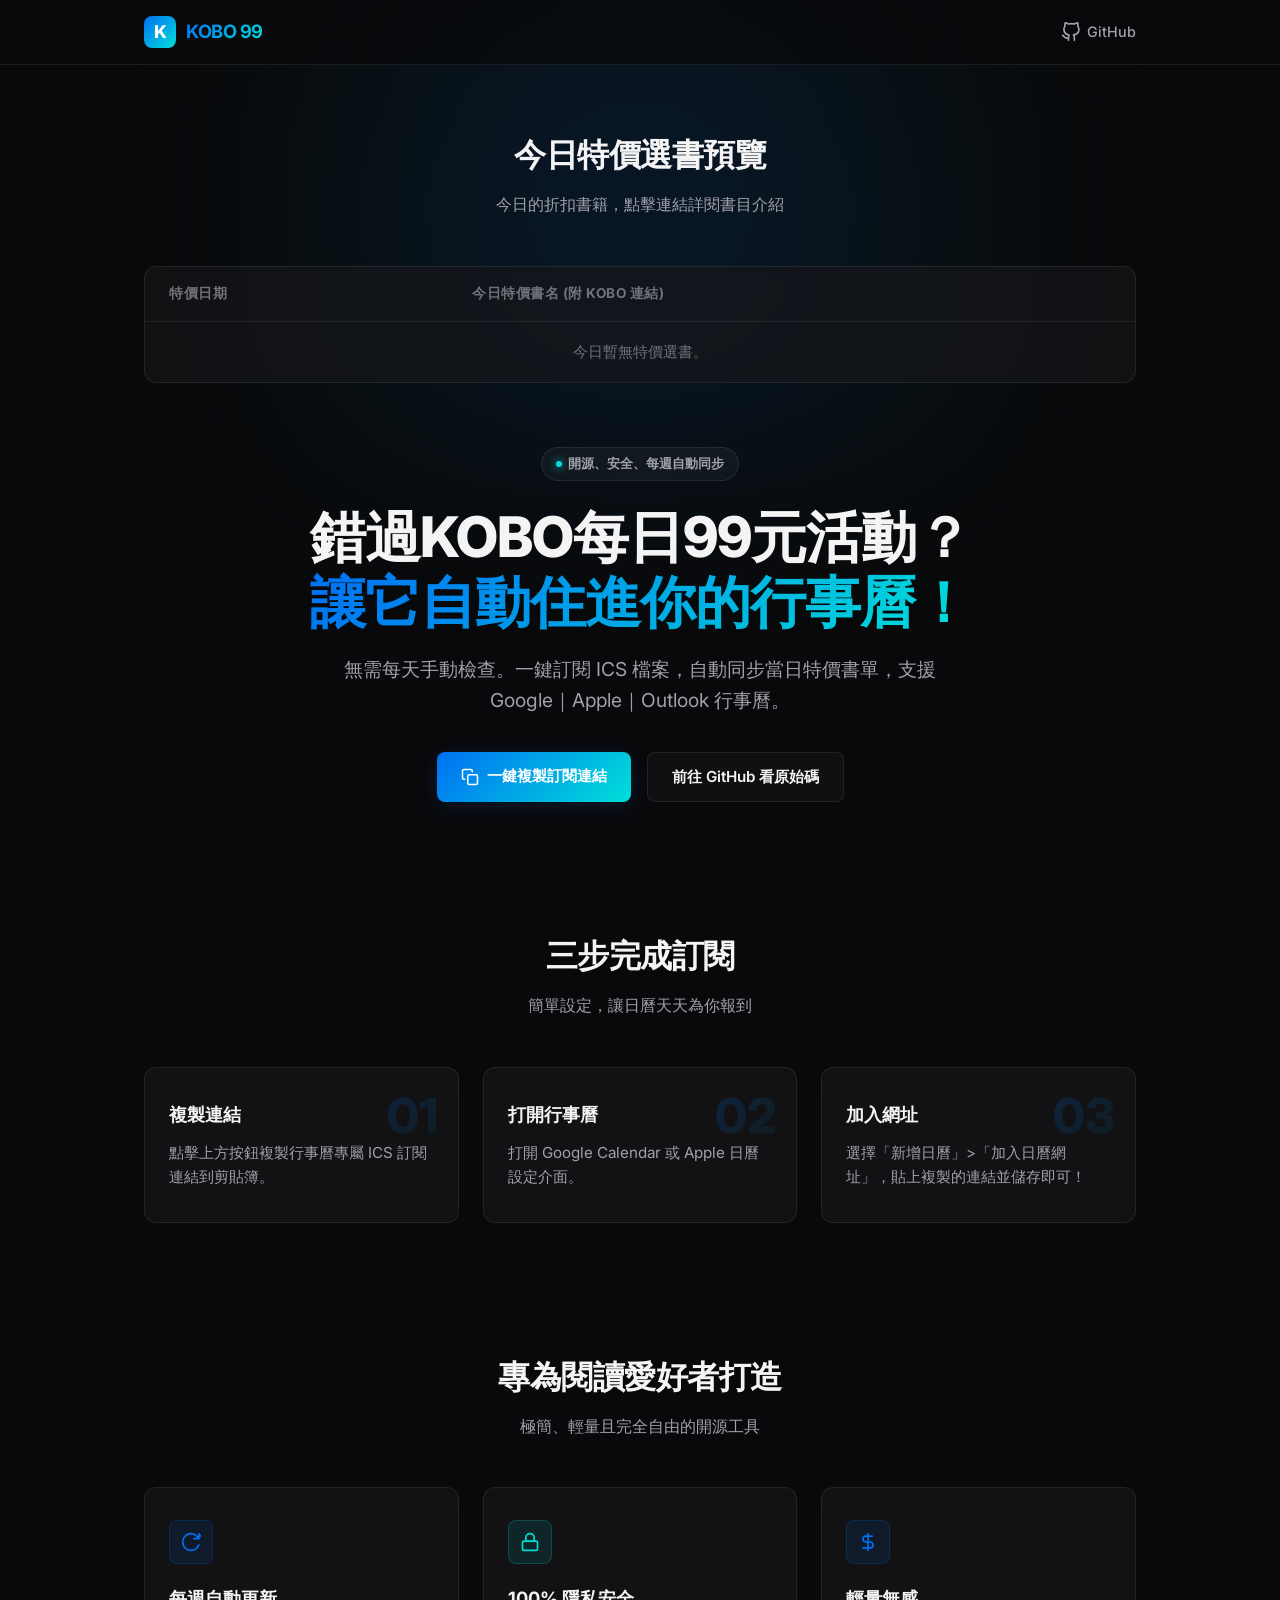
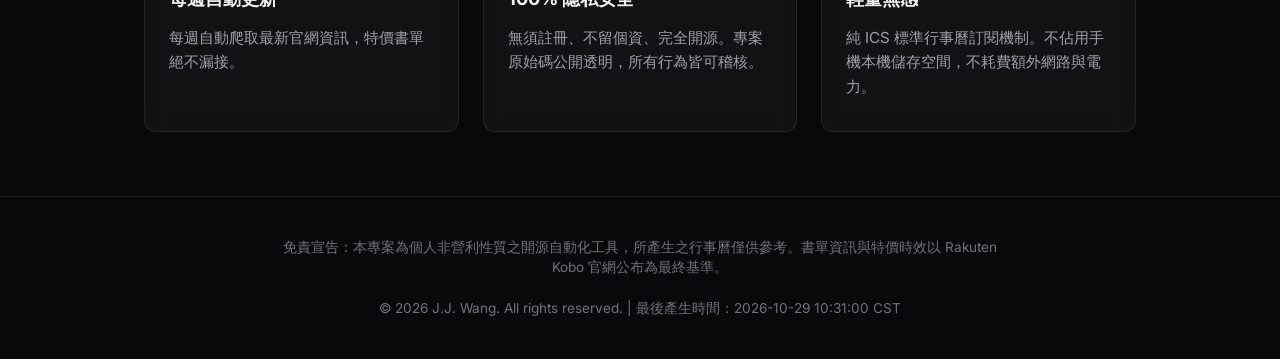
==== index.html @ 0e839329 "Update Kobo 99 calendar" ====
<!doctype html>
<html lang="zh-Hant">
<head>
  <meta charset="utf-8">
  <meta name="viewport" content="width=device-width, initial-scale=1">
  <title>Kobo 99 元選書行事曆訂閱</title>
  <meta name="description" content="錯過KOBO每日99元選書？讓它自動住進你的行事曆！無需每天手動檢查，一鍵訂閱 ICS 檔案，天天自動同步當日特價書單。">
  <link rel="preconnect" href="https://fonts.googleapis.com">
  <link rel="preconnect" href="https://fonts.gstatic.com" crossorigin>
  <link href="https://fonts.googleapis.com/css2?family=Inter:wght@400;500;600;700;800&display=swap" rel="stylesheet">
  <link rel="stylesheet" href="styles/base.css">
  <link rel="stylesheet" href="styles/content.css">
</head>
<body>

  <div class="glow-bg"></div>

  <header class="nav">
    <div class="container nav-container">
      <div class="logo-group">
        <div class="logo-icon">K</div>
        <span class="logo-text">KOBO 99</span>
      </div>
      <a class="github-link" href="https://github.com/oshukezu/KOBO99-ics" target="_blank">
        <svg width="20" height="20" viewBox="0 0 24 24" fill="none" stroke="currentColor" stroke-width="2" stroke-linecap="round" stroke-linejoin="round"><path d="M9 19c-5 1.5-5-2.5-7-3m14 6v-3.87a3.37 3.37 0 0 0-.94-2.61c3.14-.35 6.44-1.54 6.44-7A5.44 5.44 0 0 0 20 4.77 5.07 5.07 0 0 0 19.91 1S18.73.65 16 2.48a13.38 13.38 0 0 0-7 0C6.27.65 5.09 1 5.09 1A5.07 5.07 0 0 0 5 4.77a5.44 5.44 0 0 0-1.5 3.78c0 5.42 3.3 6.61 6.44 7A3.37 3.37 0 0 0 9 18.13V22"></path></svg>
        GitHub
      </a>
    </div>
  </header>

  <main class="container">
    
    <!-- Table Section -->
    <section class="table-section">
      <div class="section-header">
        <h2>今日特價選書預覽</h2>
        <p>今日的折扣書籍，點擊連結詳閱書目介紹</p>
      </div>
      <div class="table-wrapper">
        <table>
          <thead>
            <tr>
              <th>特價日期</th>
              <th>今日特價書名 (附 Kobo 連結)</th>
            </tr>
          </thead>
          <tbody>
          <tr>
            <td class="date-cell"><time datetime="2026-10-29">2026-10-29</time></td>
            <td class="title-cell"><a href="https://www.kobo.com/tw/zh/ebook/awYZAoybGzOa1qVLW83L0A?utm_source=twblog&amp;utm_medium=99liste&amp;utm_campaign=coin99_20261102" target="_blank">黑天鵝語錄</a></td>
          </tr>
          </tbody>
        </table>
      </div>
    </section>

    <!-- Hero Section -->
    <section class="hero">
      <div class="badge">
        <span class="badge-dot"></span>
        開源、安全、每週自動同步
      </div>
      <h1 class="hero-title">
        錯過KOBO每日99元活動？<br>
        <span class="gradient-text">讓它自動住進你的行事曆！</span>
      </h1>
      <p class="hero-subtitle">
        無需每天手動檢查。一鍵訂閱 ICS 檔案，自動同步當日特價書單，支援 Google｜Apple｜Outlook 行事曆。
      </p>
      <div class="cta-group">
        <button class="btn btn-primary" id="copy-btn">
          <svg width="18" height="18" viewBox="0 0 24 24" fill="none" stroke="currentColor" stroke-width="2" stroke-linecap="round" stroke-linejoin="round"><rect x="9" y="9" width="13" height="13" rx="2" ry="2"></rect><path d="M5 15H4a2 2 0 0 1-2-2V4a2 2 0 0 1 2-2h9a2 2 0 0 1 2 2v1"></path></svg>
          一鍵複製訂閱連結
        </button>
        <a class="btn btn-secondary" href="https://github.com/oshukezu/KOBO99-ics" target="_blank">
          前往 GitHub 看原始碼
        </a>
      </div>
    </section>

    <!-- Steps Section -->
    <section class="steps-section">
      <div class="section-header">
        <h2>三步完成訂閱</h2>
        <p>簡單設定，讓日曆天天為你報到</p>
      </div>
      <div class="steps-grid">
        <div class="step-card">
          <span class="step-num">01</span>
          <h3 class="step-title">複製連結</h3>
          <p class="step-desc">點擊上方按鈕複製行事曆專屬 ICS 訂閱連結到剪貼簿。</p>
        </div>
        <div class="step-card">
          <span class="step-num">02</span>
          <h3 class="step-title">打開行事曆</h3>
          <p class="step-desc">打開 Google Calendar 或 Apple 日曆設定介面。</p>
        </div>
        <div class="step-card">
          <span class="step-num">03</span>
          <h3 class="step-title">加入網址</h3>
          <p class="step-desc">選擇「新增日曆」>「加入日曆網址」，貼上複製的連結並儲存即可！</p>
        </div>
      </div>
    </section>

    <!-- Features Section -->
    <section class="features-section">
      <div class="section-header">
        <h2>專為閱讀愛好者打造</h2>
        <p>極簡、輕量且完全自由的開源工具</p>
      </div>
      <div class="features-grid">
        <div class="feature-card">
          <div class="feature-icon-wrapper">
            <svg width="20" height="20" viewBox="0 0 24 24" fill="none" stroke="currentColor" stroke-width="2" stroke-linecap="round" stroke-linejoin="round"><path d="M21.5 2v6h-6M21.34 15.57a10 10 0 1 1-.57-8.38l5.67-5.67"></path></svg>
          </div>
          <h3 class="feature-title">每週自動更新</h3>
          <p class="feature-desc">每週自動爬取最新官網資訊，特價書單絕不漏接。</p>
        </div>
        <div class="feature-card">
          <div class="feature-icon-wrapper">
            <svg width="20" height="20" viewBox="0 0 24 24" fill="none" stroke="currentColor" stroke-width="2" stroke-linecap="round" stroke-linejoin="round"><rect x="3" y="11" width="18" height="11" rx="2" ry="2"></rect><path d="M7 11V7a5 5 0 0 1 10 0v4"></path></svg>
          </div>
          <h3 class="feature-title">100% 隱私安全</h3>
          <p class="feature-desc">無須註冊、不留個資、完全開源。專案原始碼公開透明，所有行為皆可稽核。</p>
        </div>
        <div class="feature-card">
          <div class="feature-icon-wrapper">
            <svg width="20" height="20" viewBox="0 0 24 24" fill="none" stroke="currentColor" stroke-width="2" stroke-linecap="round" stroke-linejoin="round"><path d="M12 2v20M17 5H9.5a3.5 3.5 0 0 0 0 7h5a3.5 3.5 0 0 1 0 7H6"></path></svg>
          </div>
          <h3 class="feature-title">輕量無感</h3>
          <p class="feature-desc">純 ICS 標準行事曆訂閱機制。不佔用手機本機儲存空間，不耗費額外網路與電力。</p>
        </div>
      </div>
    </section>



  </main>

  <!-- Toast Notification -->
  <div class="toast" id="toast">
    <div class="toast-icon">
      <svg width="18" height="18" viewBox="0 0 24 24" fill="none" stroke="currentColor" stroke-width="2" stroke-linecap="round" stroke-linejoin="round"><polyline points="20 6 9 17 4 12"></polyline></svg>
    </div>
    <div class="toast-text">已複製訂閱連結到剪貼簿！</div>
  </div>

  <footer>
    <div class="container">
      <p class="footer-disclaimer">
        免責宣告：本專案為個人非營利性質之開源自動化工具，所產生之行事曆僅供參考。書單資訊與特價時效以 Rakuten Kobo 官網公布為最終基準。
      </p>
      <p>© 2026 J.J. Wang. All rights reserved. | 最後產生時間：2026-10-29 10:31:00 CST</p>
    </div>
  </footer>

  <script>
    // 動態更新當日特價書單（與實際日期同步）
    async function updateTodayBooks() {
      try {
        const todayStr = new Intl.DateTimeFormat('zh-TW', {
          timeZone: 'Asia/Taipei',
          year: 'numeric',
          month: '2-digit',
          day: '2-digit'
        }).format(new Date()).replace(/\//g, '-');
        
        const response = await fetch('public/events.json');
        if (!response.ok) return;
        const events = await response.json();
        
        const todayEvents = events.filter(e => e.date === todayStr);
        const tbody = document.querySelector('.table-section tbody');
        if (!tbody) return;
        
        if (todayEvents.length > 0) {
          tbody.innerHTML = todayEvents.map(event => {
            const href = event.placeholder ? event.source_url : event.book_url;
            return `
            <tr>
              <td class="date-cell"><time datetime="${escapeHtml(event.date)}">${escapeHtml(event.date)}</time></td>
              <td class="title-cell"><a href="${escapeHtml(href)}" target="_blank">${escapeHtml(event.title)}</a></td>
            </tr>
          `;
          }).join('');
        } else {
          tbody.innerHTML = '<tr><td colspan="2" style="text-align:center; color:var(--text-muted);">今日暫無特價選書。</td></tr>';
        }
      } catch (err) {
        console.error('無法動態更新今日書單', err);
      }
    }

    function escapeHtml(str) {
      return str
        .replace(/&/g, '&amp;')
        .replace(/</g, '&lt;')
        .replace(/>/g, '&gt;')
        .replace(/"/g, '&quot;')
        .replace(/'/g, '&#039;');
    }

    window.addEventListener('DOMContentLoaded', updateTodayBooks);

    const copyBtn = document.getElementById('copy-btn');
    const toast = document.getElementById('toast');

    copyBtn.addEventListener('click', async () => {
      let icsUrl = new URL("public/kobo99.ics", window.location.href).href;
      if (!icsUrl.startsWith('http')) {
        icsUrl = "https://oshukezu.github.io/KOBO99-ics/public/kobo99.ics";
      }

      try {
        await navigator.clipboard.writeText(icsUrl);
        
        toast.classList.add('show');
        setTimeout(() => {
          toast.classList.remove('show');
        }, 3000);
      } catch (err) {
        console.error('無法複製連結', err);
        const el = document.createElement('textarea');
        el.value = icsUrl;
        document.body.appendChild(el);
        el.select();
        document.execCommand('copy');
        document.body.removeChild(el);

        toast.classList.add('show');
        setTimeout(() => {
          toast.classList.remove('show');
        }, 3000);
      }
    });
  </script>
</body>
</html>
---- styles/base.css ----
:root {
  --bg: #09090b;
  --card-bg: rgba(24, 24, 27, 0.65);
  --card-border: rgba(255, 255, 255, 0.08);
  --text-primary: #f4f4f5;
  --text-secondary: #a1a1aa;
  --text-muted: #71717a;
  --accent: #0070f3;
  --accent-gradient: linear-gradient(135deg, #0070f3 0%, #00dfd8 100%);
  --accent-glow: rgba(0, 112, 243, 0.15);
  --font: 'Inter', -apple-system, BlinkMacSystemFont, "Segoe UI", Roboto, sans-serif;
}

* {
  box-sizing: border-box;
  margin: 0;
  padding: 0;
}

body {
  background-color: var(--bg);
  color: var(--text-primary);
  font-family: var(--font);
  line-height: 1.6;
  overflow-x: hidden;
  -webkit-font-smoothing: antialiased;
}

/* Background Glow Effects */
.glow-bg {
  position: absolute;
  top: -10%;
  left: 50%;
  transform: translateX(-50%);
  width: min(100%, 800px);
  height: 600px;
  background: radial-gradient(circle, rgba(0, 112, 243, 0.15) 0%, rgba(0, 223, 216, 0.03) 70%, transparent 100%);
  z-index: -1;
  pointer-events: none;
  filter: blur(80px);
}

/* Container */
.container {
  max-width: 1040px;
  margin: 0 auto;
  padding: 0 24px;
}

/* Navbar */
header.nav {
  border-bottom: 1px solid var(--card-border);
  backdrop-filter: blur(12px);
  -webkit-backdrop-filter: blur(12px);
  background-color: rgba(9, 9, 11, 0.7);
  position: sticky;
  top: 0;
  z-index: 100;
}

header.nav .nav-container {
  display: flex;
  justify-content: space-between;
  align-items: center;
  height: 64px;
}

.logo-group {
  display: flex;
  align-items: center;
  gap: 10px;
}

.logo-icon {
  width: 32px;
  height: 32px;
  background: var(--accent-gradient);
  border-radius: 8px;
  display: flex;
  align-items: center;
  justify-content: center;
  font-weight: 800;
  font-size: 1.1rem;
  color: #fff;
}

.logo-text {
  font-weight: 700;
  font-size: 1.15rem;
  letter-spacing: -0.5px;
  background: var(--accent-gradient);
  -webkit-background-clip: text;
  -webkit-text-fill-color: transparent;
}

.github-link {
  color: var(--text-secondary);
  text-decoration: none;
  display: flex;
  align-items: center;
  gap: 6px;
  font-size: 0.9rem;
  font-weight: 500;
  transition: color 0.2s;
}

.github-link:hover {
  color: var(--text-primary);
}

/* Hero Section */
.hero {
  padding: 32px 0 64px;
  text-align: center;
  position: relative;
}

.badge {
  display: inline-flex;
  align-items: center;
  gap: 6px;
  padding: 6px 14px;
  background: rgba(255, 255, 255, 0.04);
  border: 1px solid var(--card-border);
  border-radius: 99px;
  font-size: 0.8rem;
  font-weight: 600;
  color: var(--text-secondary);
  margin-bottom: 24px;
}

.badge-dot {
  width: 6px;
  height: 6px;
  background-color: #00dfd8;
  border-radius: 50%;
  box-shadow: 0 0 8px #00dfd8;
}

h1.hero-title {
  font-size: clamp(2rem, 5vw, 3.5rem);
  font-weight: 800;
  line-height: 1.15;
  letter-spacing: -1px;
  margin-bottom: 20px;
  color: var(--text-primary);
}

.gradient-text {
  background: var(--accent-gradient);
  -webkit-background-clip: text;
  -webkit-text-fill-color: transparent;
  display: inline-block;
}

p.hero-subtitle {
  font-size: clamp(1rem, 2vw, 1.2rem);
  color: var(--text-secondary);
  max-width: 640px;
  margin: 0 auto 36px;
}

.cta-group {
  display: flex;
  flex-wrap: wrap;
  justify-content: center;
  gap: 16px;
}

.btn {
  display: inline-flex;
  align-items: center;
  justify-content: center;
  gap: 8px;
  padding: 12px 24px;
  border-radius: 8px;
  font-size: 0.95rem;
  font-weight: 600;
  cursor: pointer;
  transition: all 0.2s cubic-bezier(0.16, 1, 0.3, 1);
  text-decoration: none;
}

.btn-primary {
  background: var(--accent-gradient);
  color: #fff;
  border: none;
  box-shadow: 0 4px 20px var(--accent-glow);
}

.btn-primary:hover {
  transform: translateY(-2px);
  box-shadow: 0 8px 30px rgba(0, 112, 243, 0.3);
}

.btn-secondary {
  background: rgba(255, 255, 255, 0.03);
  color: var(--text-primary);
  border: 1px solid var(--card-border);
}

.btn-secondary:hover {
  background: rgba(255, 255, 255, 0.06);
  border-color: rgba(255, 255, 255, 0.15);
  transform: translateY(-2px);
}

/* Steps Section */
.steps-section {
  padding: 64px 0;
}

.section-header {
  text-align: center;
  margin-bottom: 48px;
}

.section-header h2 {
  font-size: 2rem;
  font-weight: 800;
  letter-spacing: -0.5px;
  margin-bottom: 12px;
}

.section-header p {
  color: var(--text-secondary);
}

.steps-grid {
  display: grid;
  grid-template-columns: repeat(auto-fit, minmax(280px, 1fr));
  gap: 24px;
}

.step-card {
  background: var(--card-bg);
  border: 1px solid var(--card-border);
  border-radius: 12px;
  padding: 32px 24px;
  position: relative;
  overflow: hidden;
  backdrop-filter: blur(10px);
  -webkit-backdrop-filter: blur(10px);
  transition: border-color 0.3s;
}

.step-card:hover {
  border-color: rgba(0, 112, 243, 0.3);
}

.step-num {
  font-size: 3rem;
  font-weight: 800;
  background: linear-gradient(135deg, rgba(0, 112, 243, 0.2) 0%, rgba(0, 223, 216, 0.05) 100%);
  -webkit-background-clip: text;
  -webkit-text-fill-color: transparent;
  position: absolute;
  top: 10px;
  right: 20px;
  user-select: none;
}

.step-title {
  font-size: 1.15rem;
  font-weight: 700;
  margin-bottom: 12px;
  color: var(--text-primary);
}

.step-desc {
  font-size: 0.95rem;
  color: var(--text-secondary);
}
---- styles/content.css ----
/* Features Section */
.features-section {
  padding: 64px 0;
}

.features-grid {
  display: grid;
  grid-template-columns: repeat(auto-fit, minmax(280px, 1fr));
  gap: 24px;
}

.feature-card {
  background: var(--card-bg);
  border: 1px solid var(--card-border);
  border-radius: 12px;
  padding: 32px 24px;
  backdrop-filter: blur(10px);
  -webkit-backdrop-filter: blur(10px);
  transition: all 0.3s;
}

.feature-card:hover {
  border-color: rgba(0, 223, 216, 0.3);
  transform: translateY(-2px);
}

.feature-icon-wrapper {
  width: 44px;
  height: 44px;
  border-radius: 8px;
  background: rgba(0, 112, 243, 0.1);
  border: 1px solid rgba(0, 112, 243, 0.2);
  display: flex;
  align-items: center;
  justify-content: center;
  color: #0070f3;
  margin-bottom: 20px;
}

.feature-card:nth-child(2) .feature-icon-wrapper {
  background: rgba(0, 223, 216, 0.1);
  border: 1px solid rgba(0, 223, 216, 0.2);
  color: #00dfd8;
}

.feature-title {
  font-size: 1.15rem;
  font-weight: 700;
  margin-bottom: 12px;
}

.feature-desc {
  font-size: 0.95rem;
  color: var(--text-secondary);
}

/* Table Section */
.table-section {
  padding: 64px 0 32px;
}

.table-wrapper {
  background: var(--card-bg);
  border: 1px solid var(--card-border);
  border-radius: 12px;
  overflow: hidden;
  backdrop-filter: blur(10px);
  -webkit-backdrop-filter: blur(10px);
}

table {
  width: 100%;
  border-collapse: collapse;
  text-align: left;
}

th {
  padding: 16px 24px;
  font-size: 0.85rem;
  font-weight: 700;
  color: var(--text-muted);
  border-bottom: 1px solid var(--card-border);
  text-transform: uppercase;
  letter-spacing: 0.5px;
}

td {
  padding: 18px 24px;
  border-bottom: 1px solid var(--card-border);
  vertical-align: middle;
  font-size: 0.95rem;
}

tr:last-child td {
  border-bottom: none;
}

tr {
  transition: background-color 0.2s;
}

tr:hover {
  background-color: rgba(255, 255, 255, 0.015);
}

.date-cell {
  color: var(--text-secondary);
  font-weight: 500;
  white-space: nowrap;
}

.title-cell a {
  color: var(--text-primary);
  text-decoration: none;
  font-weight: 600;
  transition: color 0.2s;
}

.title-cell a:hover {
  color: #00dfd8;
}

.source-cell a {
  color: #0070f3;
  text-decoration: none;
  font-size: 0.85rem;
  font-weight: 500;
  transition: opacity 0.2s;
}

.source-cell a:hover {
  opacity: 0.8;
}

/* Toast Notification */
.toast {
  position: fixed;
  bottom: 24px;
  right: 24px;
  background: rgba(24, 24, 27, 0.85);
  border: 1px solid rgba(0, 223, 216, 0.3);
  backdrop-filter: blur(16px);
  -webkit-backdrop-filter: blur(16px);
  border-radius: 8px;
  padding: 12px 20px;
  display: flex;
  align-items: center;
  gap: 10px;
  box-shadow: 0 10px 30px rgba(0, 0, 0, 0.5), 0 0 15px rgba(0, 223, 216, 0.15);
  z-index: 1000;
  transform: translateY(100px);
  opacity: 0;
  transition: all 0.3s cubic-bezier(0.16, 1, 0.3, 1);
  pointer-events: none;
}

.toast.show {
  transform: translateY(0);
  opacity: 1;
}

.toast-icon {
  color: #00dfd8;
  display: flex;
  align-items: center;
}

.toast-text {
  font-size: 0.9rem;
  font-weight: 500;
  color: var(--text-primary);
}

/* Footer */
footer {
  border-top: 1px solid var(--card-border);
  padding: 40px 0;
  color: var(--text-muted);
  font-size: 0.85rem;
  text-align: center;
}

.footer-disclaimer {
  max-width: 720px;
  margin: 0 auto 20px;
  line-height: 1.5;
}

/* Responsive */
@media (max-width: 768px) {
  .hero {
    padding: 24px 0 40px;
  }
  .table-section {
    padding: 32px 0 16px;
  }
  .steps-grid, .features-grid {
    grid-template-columns: 1fr;
  }
  th {
    display: none;
  }
  td {
    display: block;
    padding: 10px 24px;
    border-bottom: none;
  }
  td:first-child {
    padding-top: 20px;
  }
  td:last-child {
    padding-bottom: 20px;
    border-bottom: 1px solid var(--card-border);
  }
  tr:last-child td:last-child {
    border-bottom: none;
  }
}
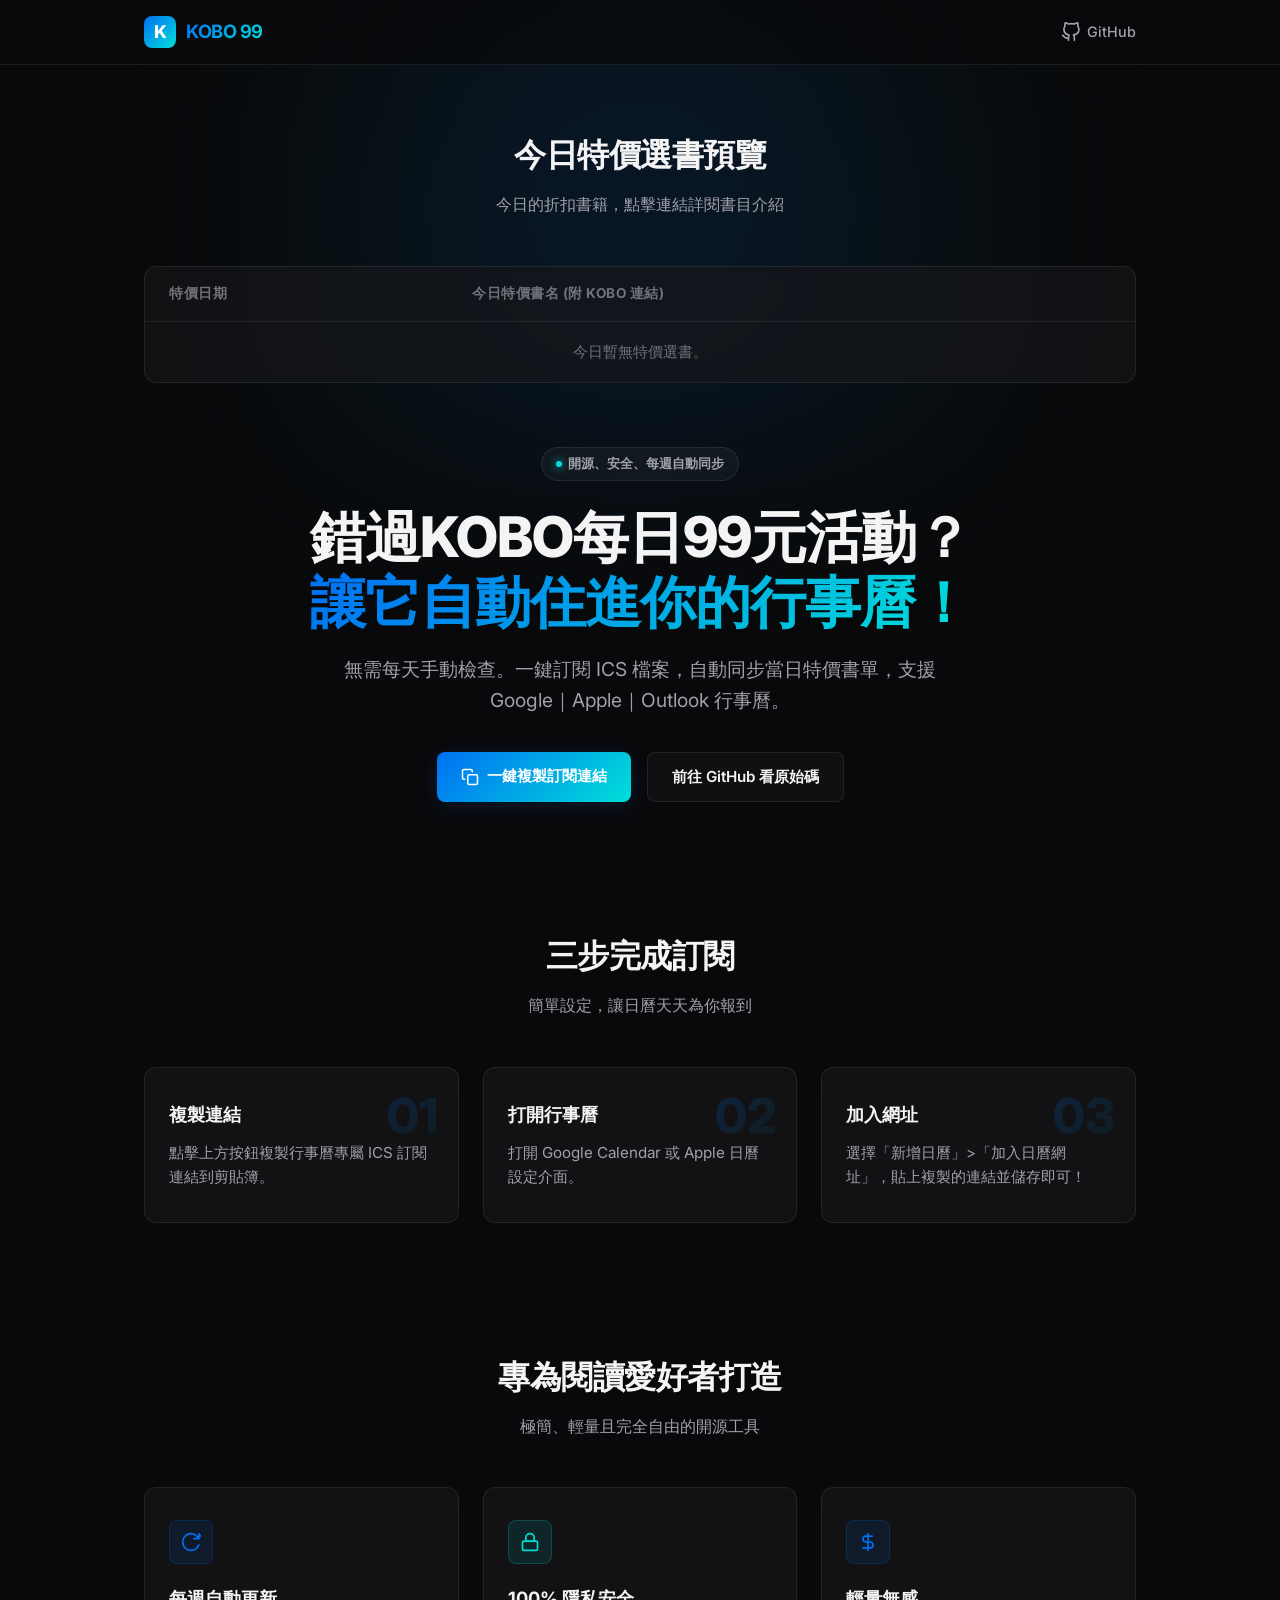
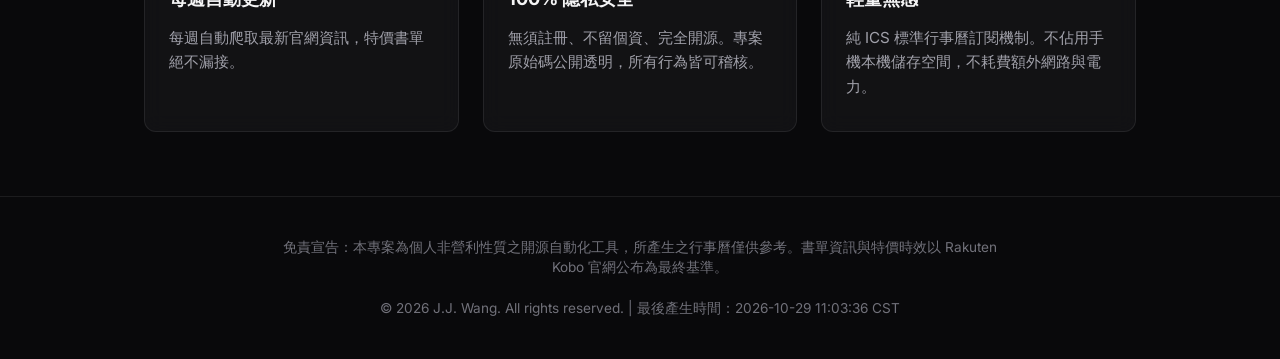
==== commit 8f33fda4: "Update Kobo 99 calendar" ====
--- a/index.html
+++ b/index.html
@@ -151,7 +151,7 @@
       <p class="footer-disclaimer">
         免責宣告：本專案為個人非營利性質之開源自動化工具，所產生之行事曆僅供參考。書單資訊與特價時效以 Rakuten Kobo 官網公布為最終基準。
       </p>
-      <p>© 2026 J.J. Wang. All rights reserved. | 最後產生時間：2026-10-29 10:31:00 CST</p>
+      <p>© 2026 J.J. Wang. All rights reserved. | 最後產生時間：2026-10-29 11:03:36 CST</p>
     </div>
   </footer>
 
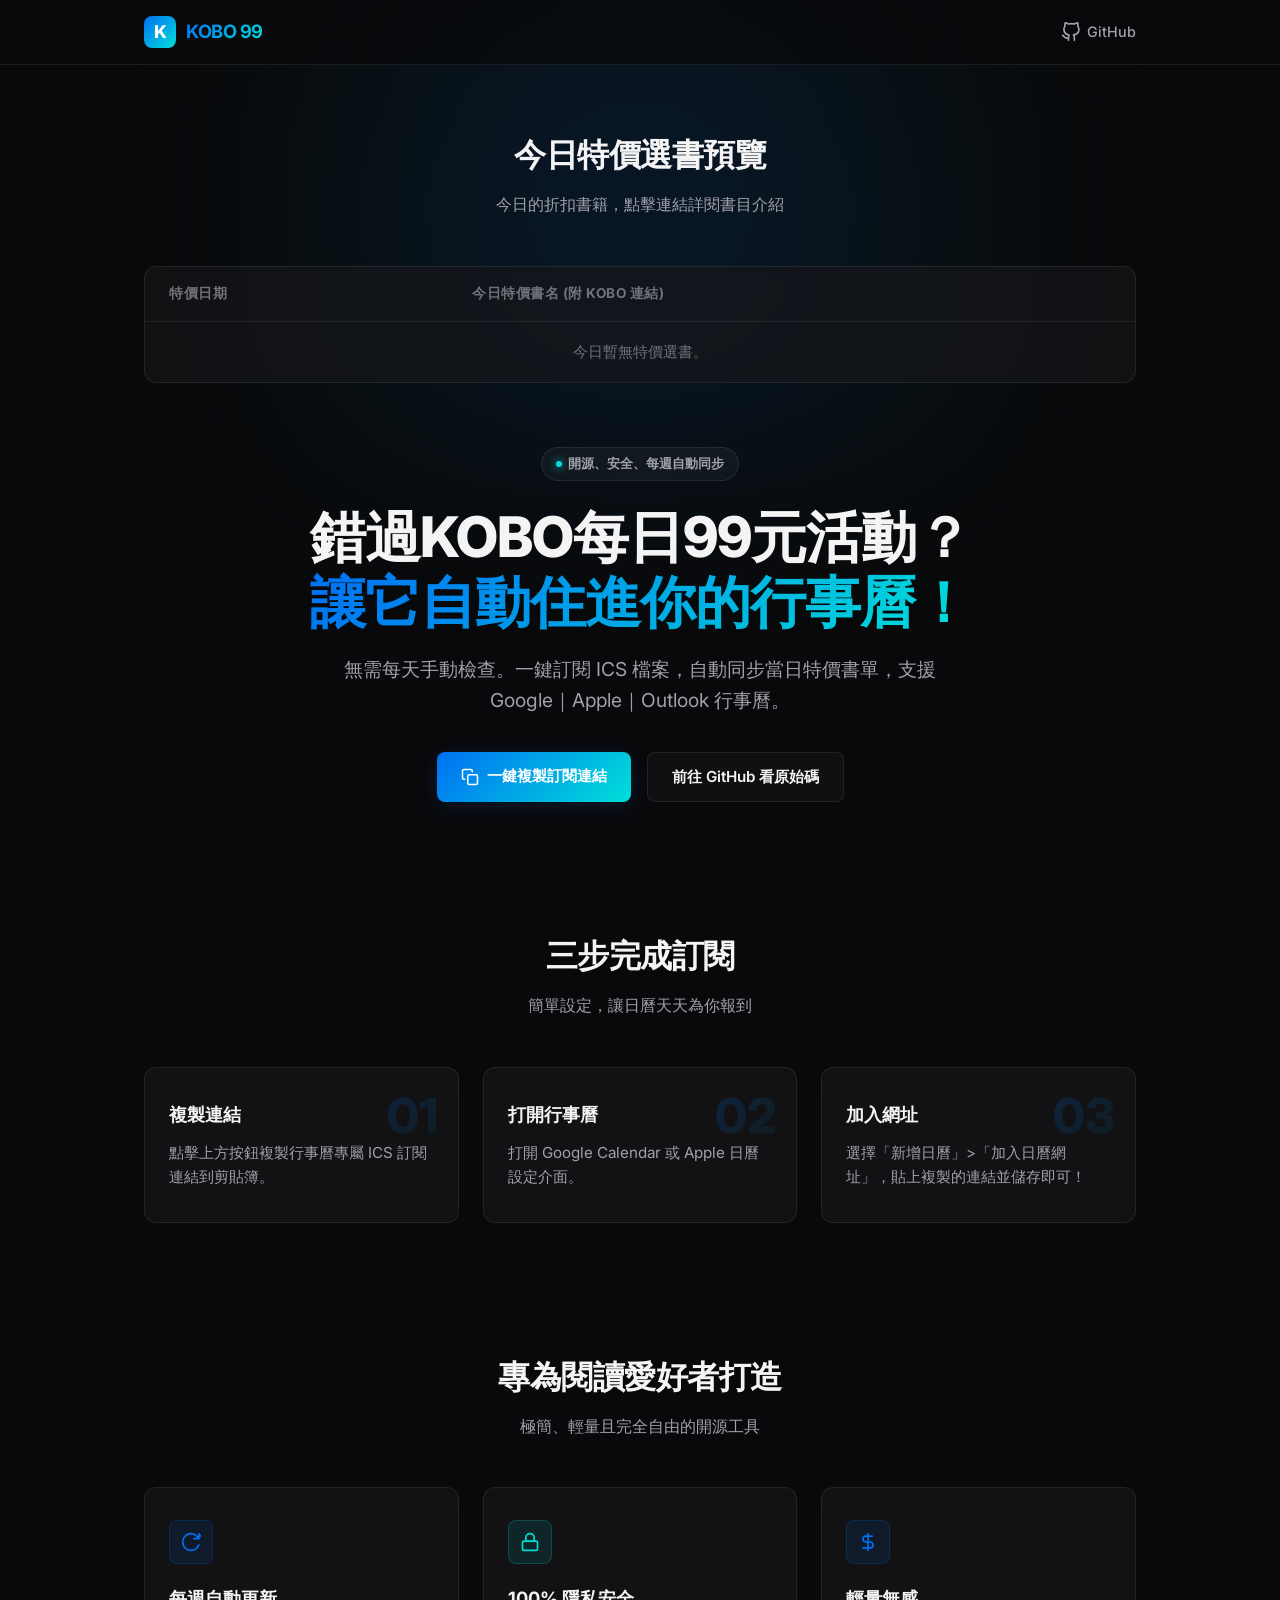
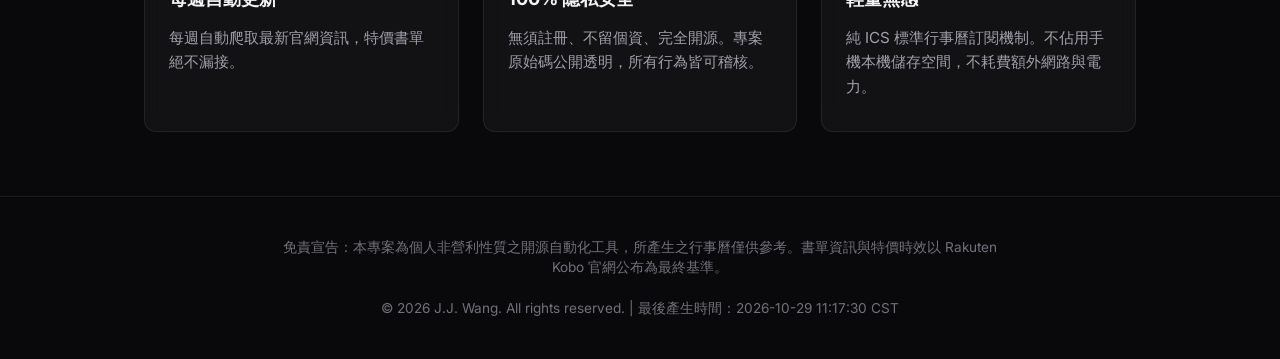
==== commit 4af55b7d: "Update Kobo 99 calendar" ====
--- a/index.html
+++ b/index.html
@@ -151,7 +151,7 @@
       <p class="footer-disclaimer">
         免責宣告：本專案為個人非營利性質之開源自動化工具，所產生之行事曆僅供參考。書單資訊與特價時效以 Rakuten Kobo 官網公布為最終基準。
       </p>
-      <p>© 2026 J.J. Wang. All rights reserved. | 最後產生時間：2026-10-29 11:03:36 CST</p>
+      <p>© 2026 J.J. Wang. All rights reserved. | 最後產生時間：2026-10-29 11:17:30 CST</p>
     </div>
   </footer>
 
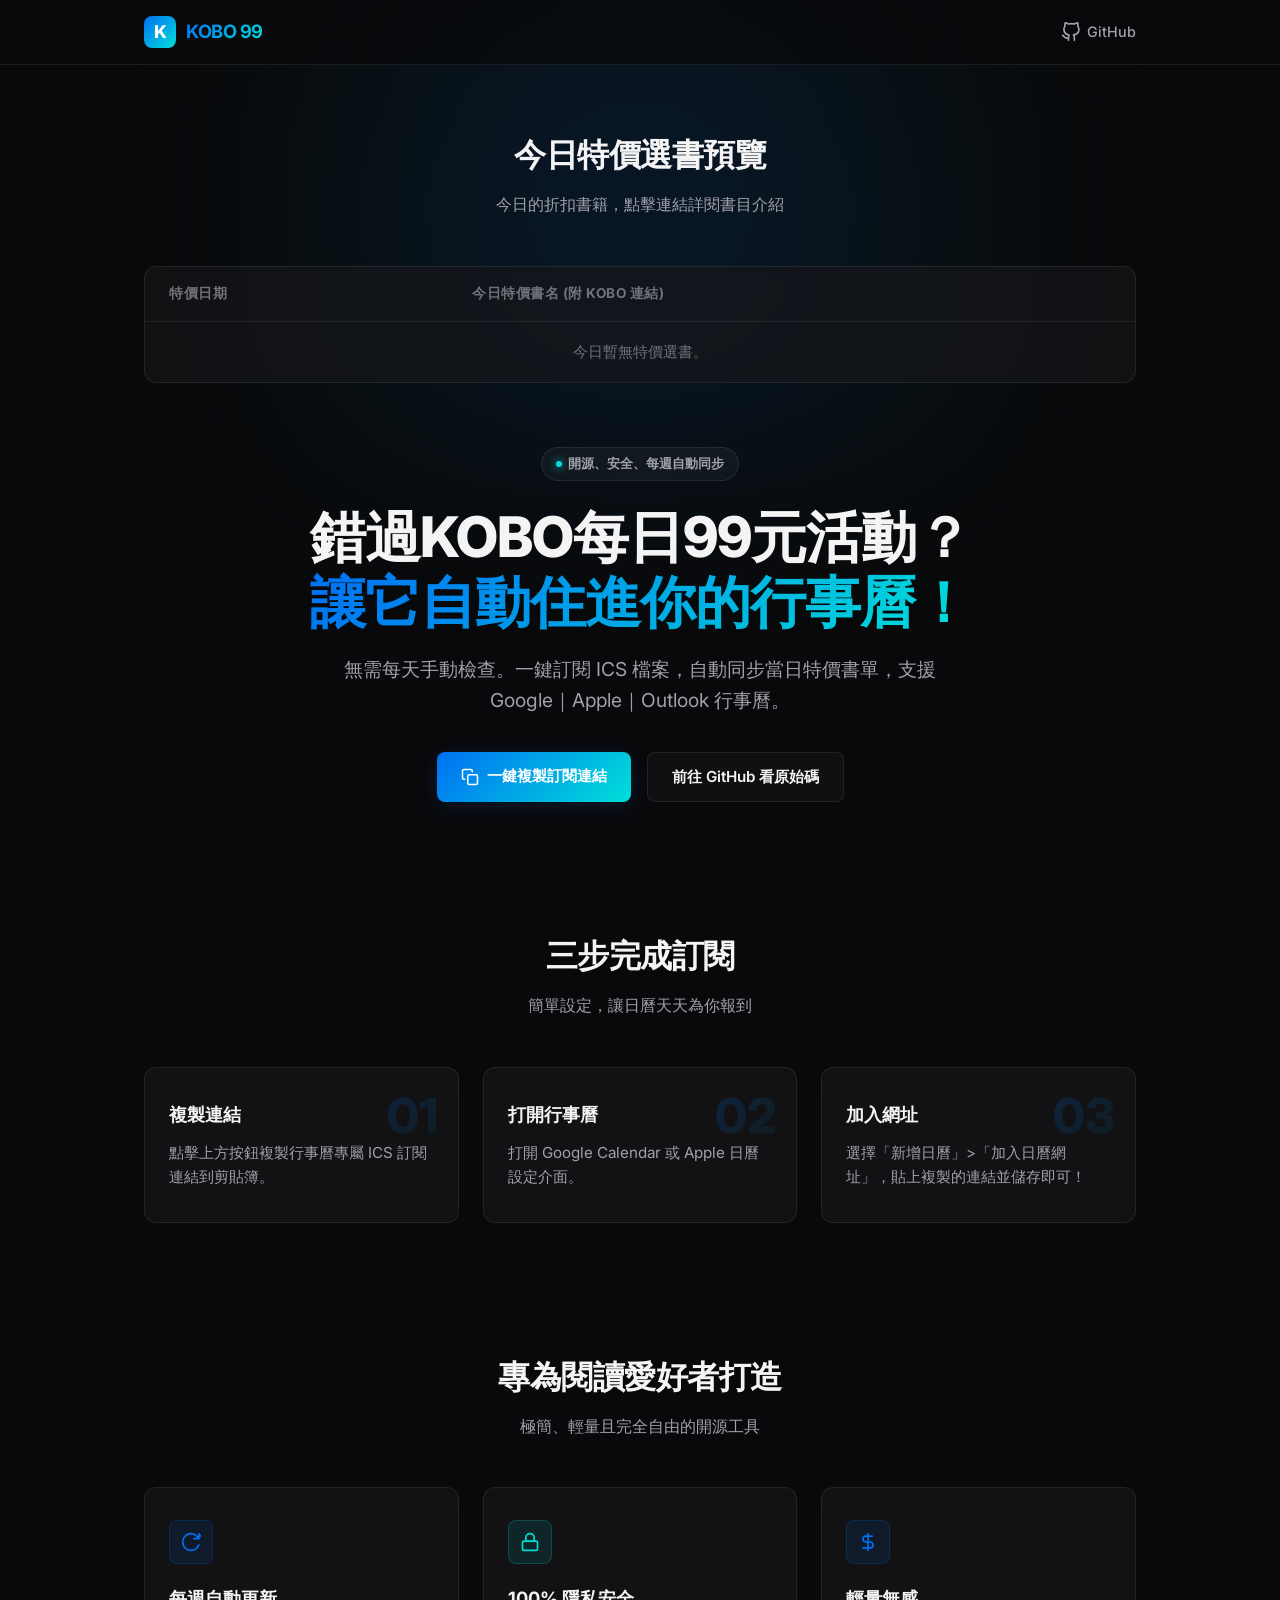
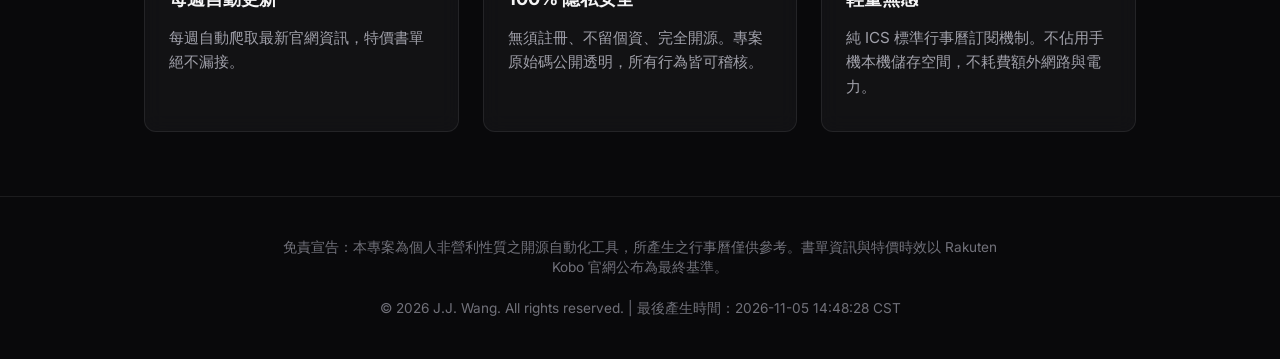
==== commit e14f9d84: "Update Kobo 99 calendar" ====
--- a/index.html
+++ b/index.html
@@ -45,10 +45,7 @@
             </tr>
           </thead>
           <tbody>
-          <tr>
-            <td class="date-cell"><time datetime="2026-10-29">2026-10-29</time></td>
-            <td class="title-cell"><a href="https://www.kobo.com/tw/zh/ebook/awYZAoybGzOa1qVLW83L0A?utm_source=twblog&amp;utm_medium=99liste&amp;utm_campaign=coin99_20261102" target="_blank">黑天鵝語錄</a></td>
-          </tr>
+            <tr><td colspan="2" style="text-align:center; color:var(--text-muted);">今日暫無特價選書。</td></tr>
           </tbody>
         </table>
       </div>
@@ -151,7 +148,7 @@
       <p class="footer-disclaimer">
         免責宣告：本專案為個人非營利性質之開源自動化工具，所產生之行事曆僅供參考。書單資訊與特價時效以 Rakuten Kobo 官網公布為最終基準。
       </p>
-      <p>© 2026 J.J. Wang. All rights reserved. | 最後產生時間：2026-10-29 11:17:30 CST</p>
+      <p>© 2026 J.J. Wang. All rights reserved. | 最後產生時間：2026-11-05 14:48:28 CST</p>
     </div>
   </footer>
 
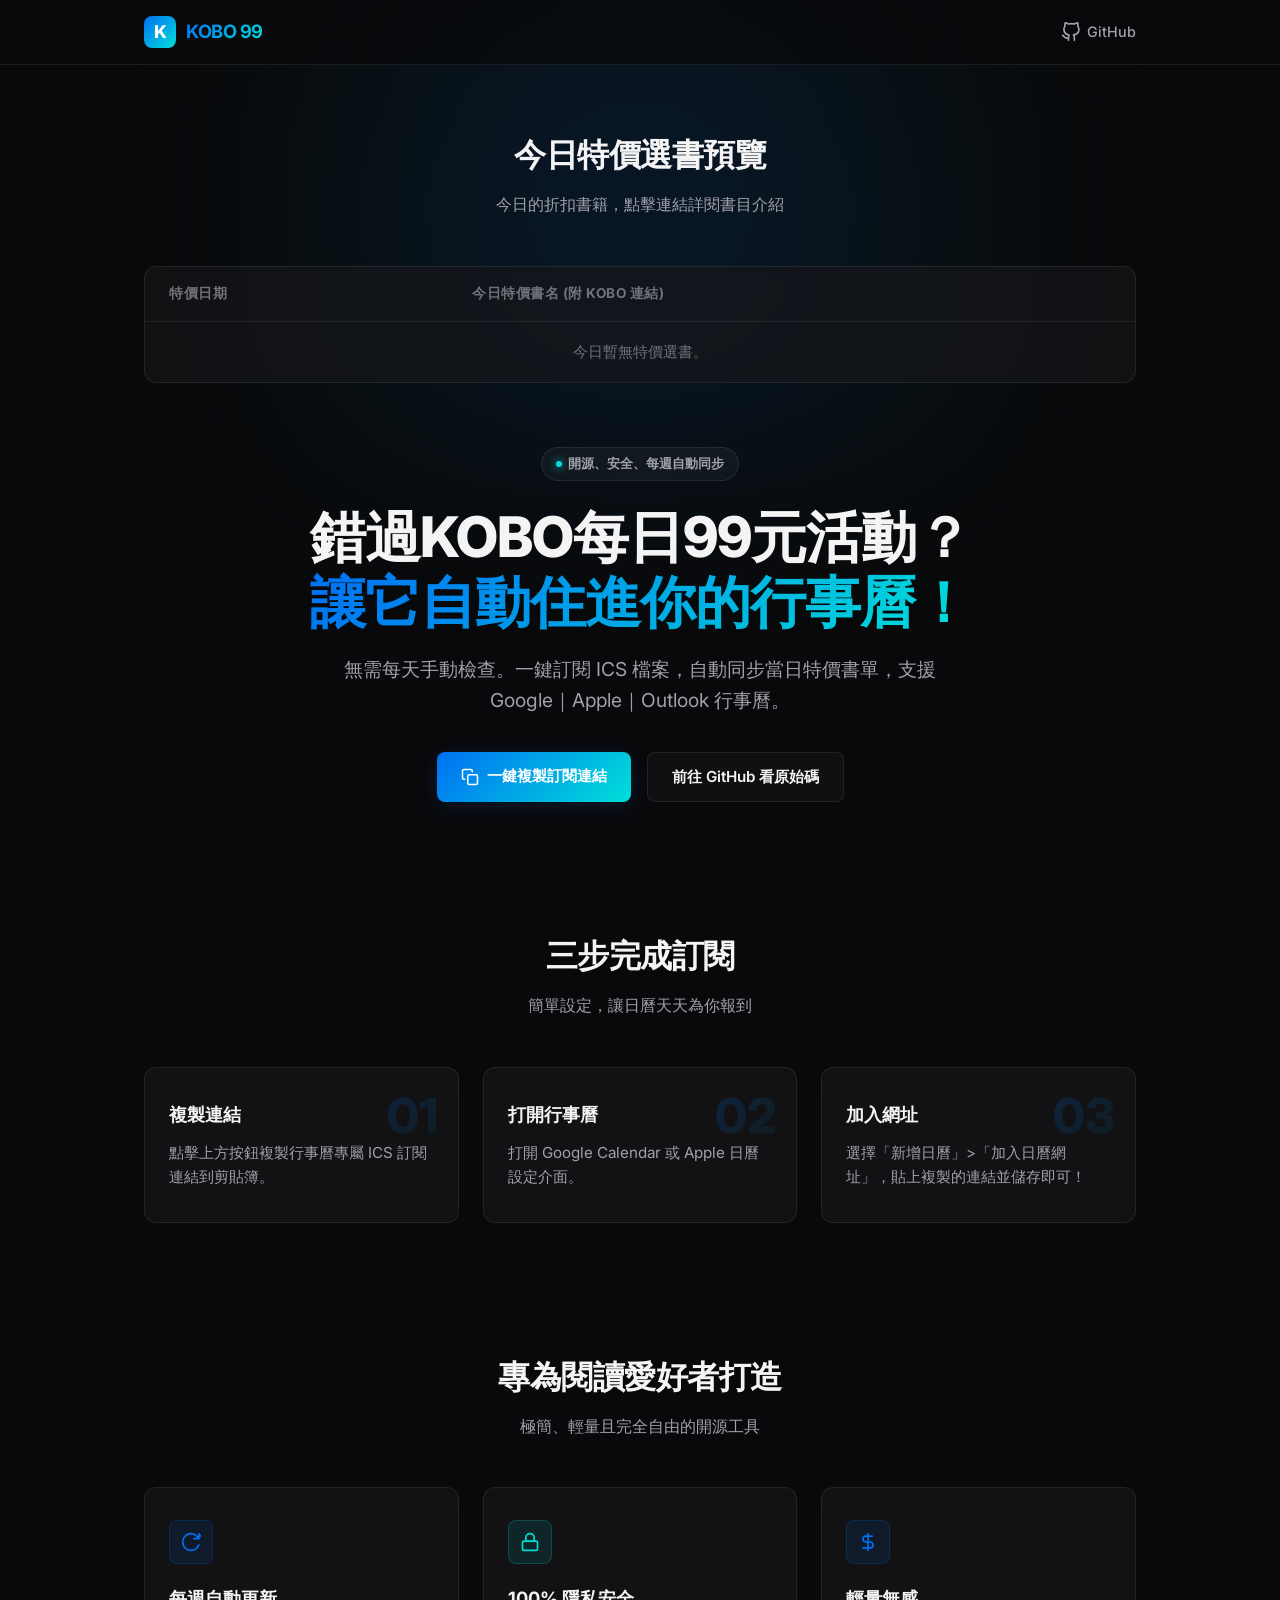
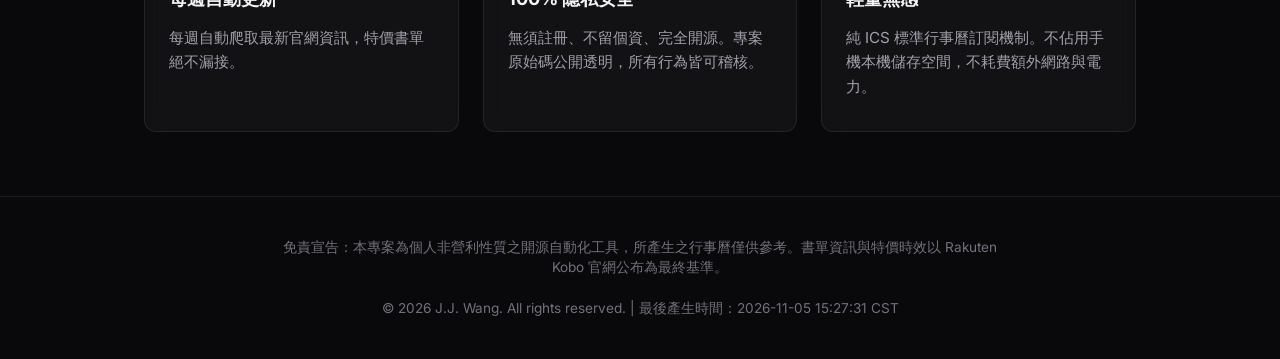
==== commit a1296128: "Update Kobo 99 calendar" ====
--- a/index.html
+++ b/index.html
@@ -148,7 +148,7 @@
       <p class="footer-disclaimer">
         免責宣告：本專案為個人非營利性質之開源自動化工具，所產生之行事曆僅供參考。書單資訊與特價時效以 Rakuten Kobo 官網公布為最終基準。
       </p>
-      <p>© 2026 J.J. Wang. All rights reserved. | 最後產生時間：2026-11-05 14:48:28 CST</p>
+      <p>© 2026 J.J. Wang. All rights reserved. | 最後產生時間：2026-11-05 15:27:31 CST</p>
     </div>
   </footer>
 
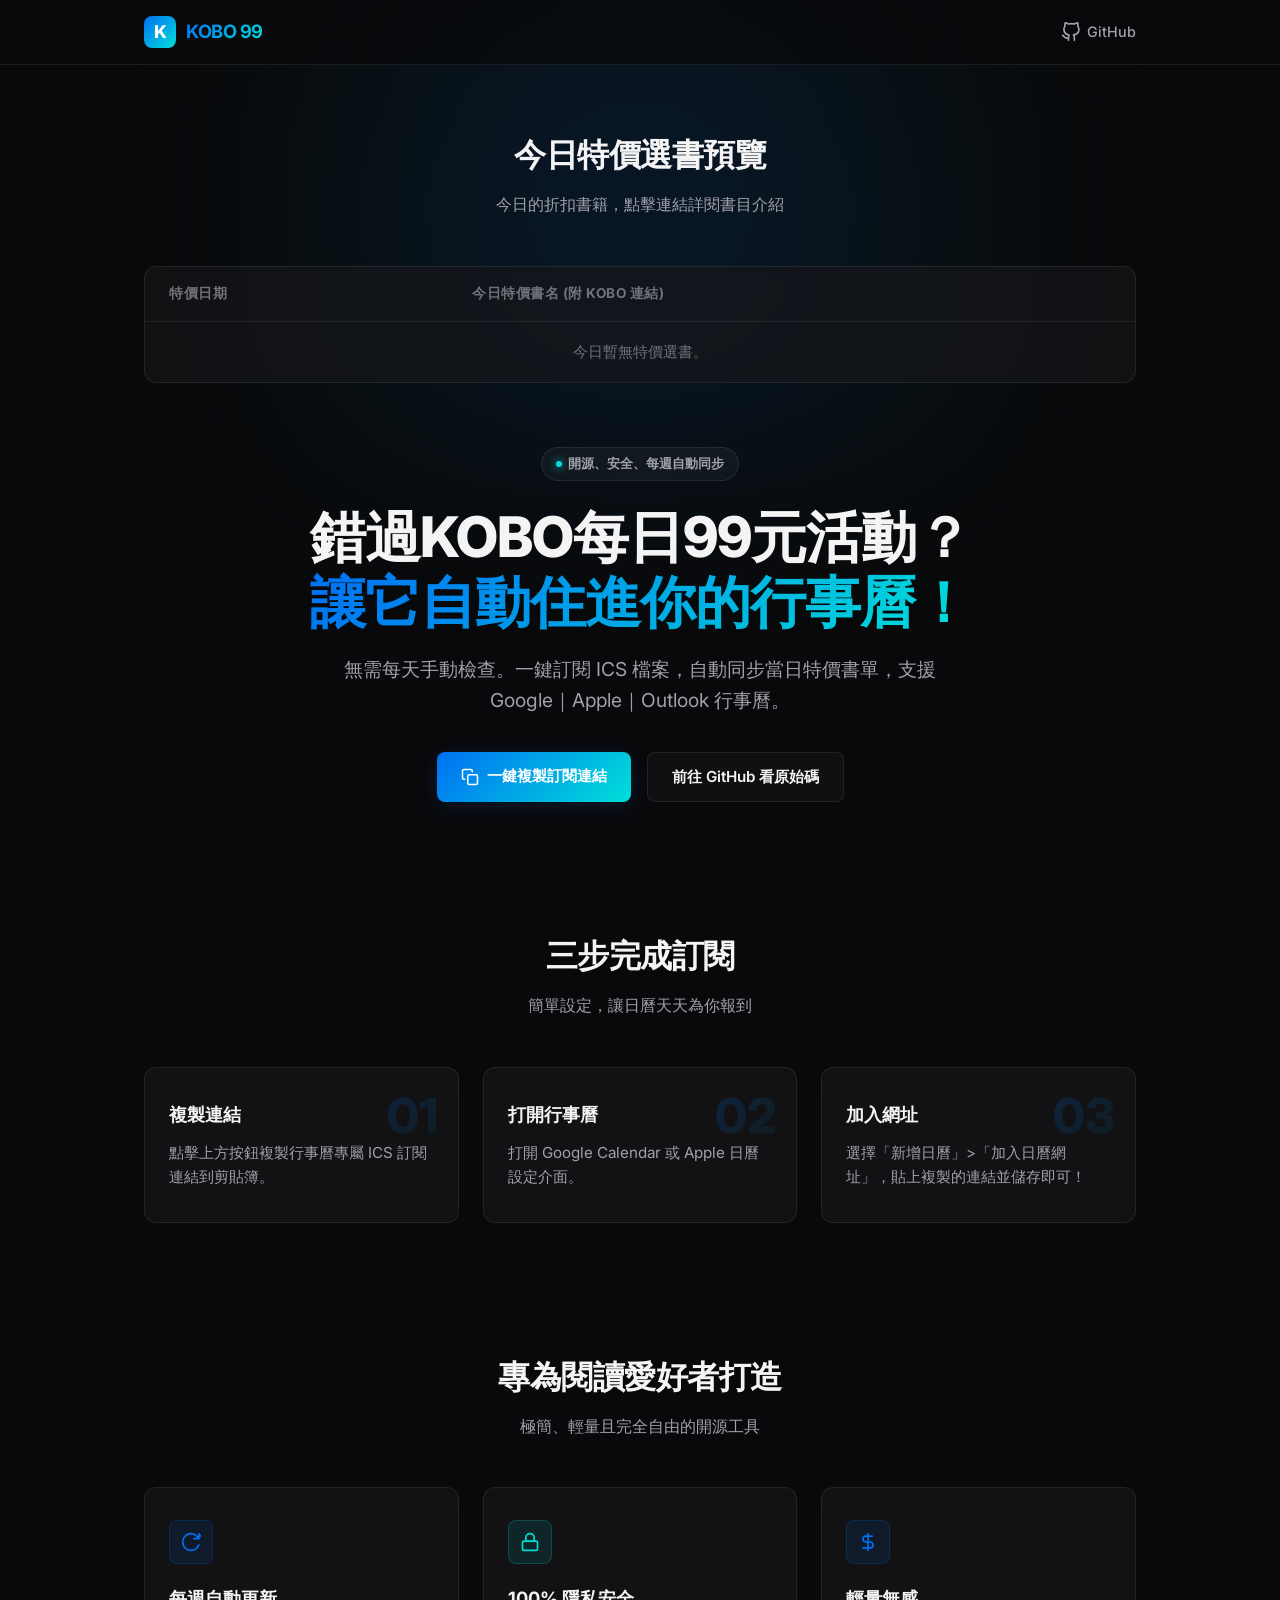
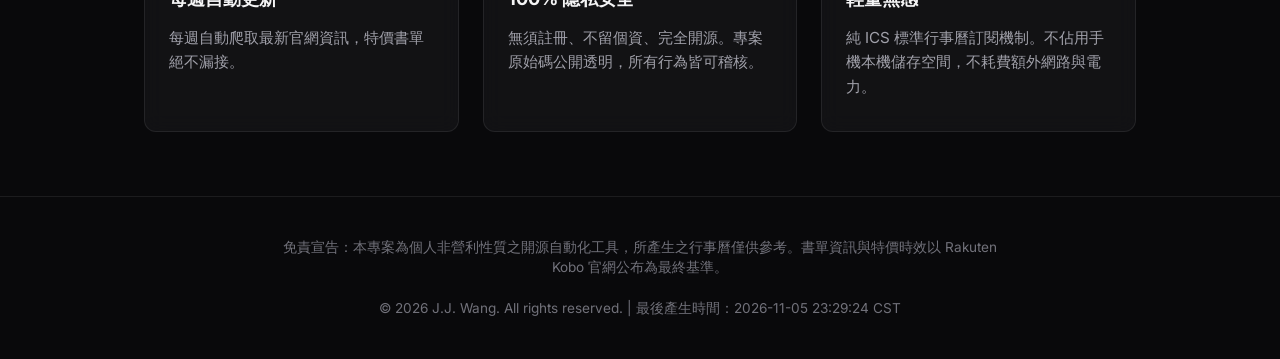
==== commit 52bee440: "Update Kobo 99 calendar" ====
--- a/index.html
+++ b/index.html
@@ -45,7 +45,10 @@
             </tr>
           </thead>
           <tbody>
-            <tr><td colspan="2" style="text-align:center; color:var(--text-muted);">今日暫無特價選書。</td></tr>
+          <tr>
+            <td class="date-cell"><time datetime="2026-11-05">2026-11-05</time></td>
+            <td class="title-cell"><a href="https://www.kobo.com/tw/zh/ebook/EI-7hWd-0zydZBJnzunKvg?sId=9facb3d1-8a28-4239-aefa-f4f1283ee81d&amp;ssId=K8KIsjzQS3GyCjs0XHnDK&amp;cPos=1&amp;utm_source=twblog&amp;utm_medium=99list&amp;utm_campaign=coin99_20261105" target="_blank">聰明簡潔的溝通：200字寫重點，26秒贏得注意力</a></td>
+          </tr>
           </tbody>
         </table>
       </div>
@@ -148,7 +151,7 @@
       <p class="footer-disclaimer">
         免責宣告：本專案為個人非營利性質之開源自動化工具，所產生之行事曆僅供參考。書單資訊與特價時效以 Rakuten Kobo 官網公布為最終基準。
       </p>
-      <p>© 2026 J.J. Wang. All rights reserved. | 最後產生時間：2026-11-05 15:27:31 CST</p>
+      <p>© 2026 J.J. Wang. All rights reserved. | 最後產生時間：2026-11-05 23:29:24 CST</p>
     </div>
   </footer>
 
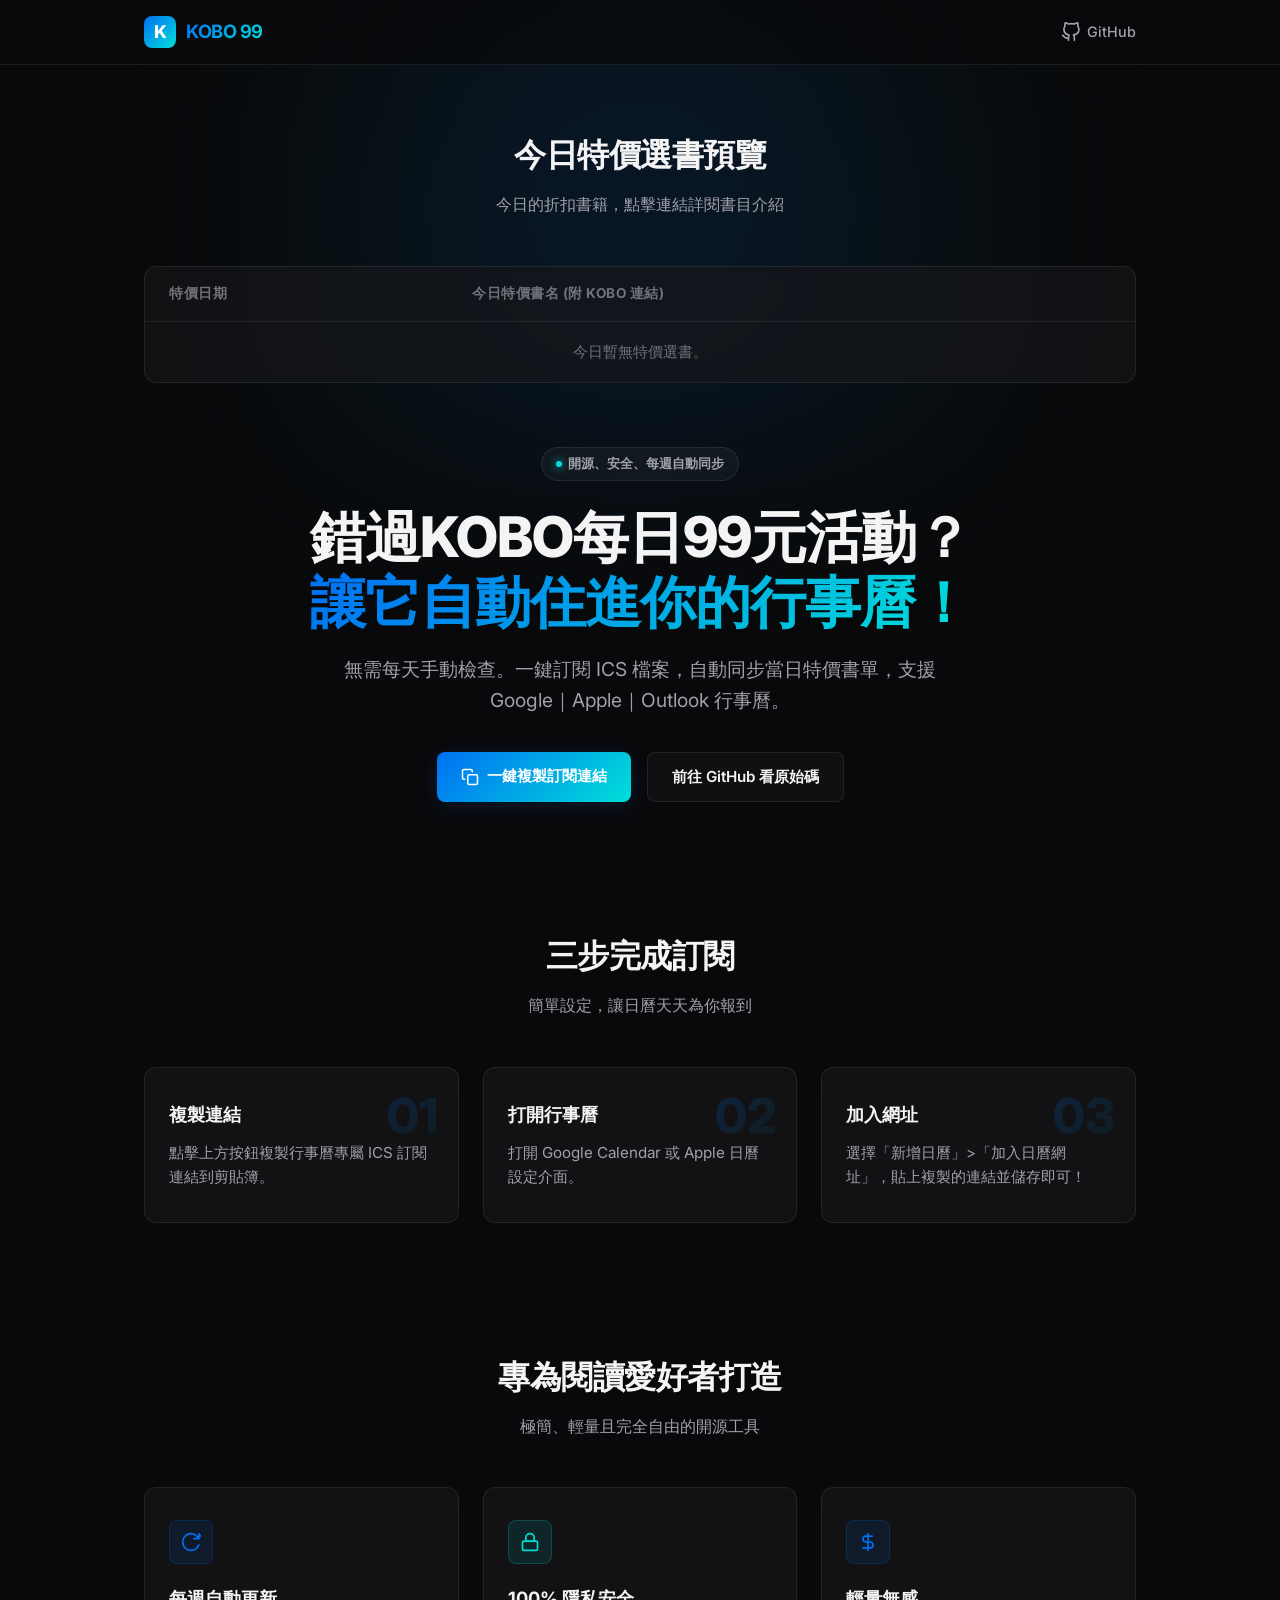
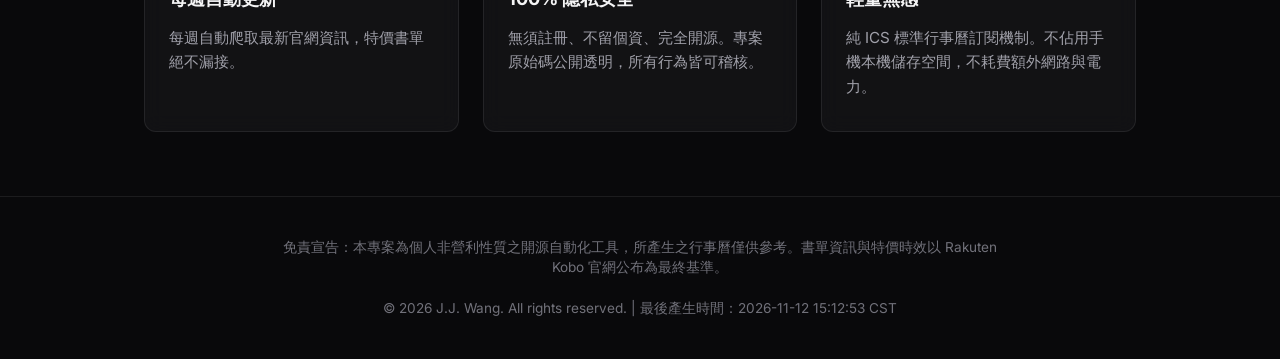
==== commit 4a4ca386: "Update Kobo 99 calendar" ====
--- a/index.html
+++ b/index.html
@@ -46,8 +46,8 @@
           </thead>
           <tbody>
           <tr>
-            <td class="date-cell"><time datetime="2026-11-05">2026-11-05</time></td>
-            <td class="title-cell"><a href="https://www.kobo.com/tw/zh/ebook/EI-7hWd-0zydZBJnzunKvg?sId=9facb3d1-8a28-4239-aefa-f4f1283ee81d&amp;ssId=K8KIsjzQS3GyCjs0XHnDK&amp;cPos=1&amp;utm_source=twblog&amp;utm_medium=99list&amp;utm_campaign=coin99_20261105" target="_blank">聰明簡潔的溝通：200字寫重點，26秒贏得注意力</a></td>
+            <td class="date-cell"><time datetime="2026-11-12">2026-11-12</time></td>
+            <td class="title-cell"><a href="https://www.kobo.com/tw/zh/ebook/VE6Q52XO_zO20M4wWG9bmg?sId=8f3d7309-1495-447d-b393-337ebe8cee9b&amp;ssId=5Is4GD2e20uPyjTYtmPQv&amp;cPos=77&amp;utm_source=twblog&amp;utm_medium=99list&amp;utm_campaign=coin99_20261112" target="_blank">好好拜託：哥倫比亞大學最受歡迎的社會心理課，讓人幫你是優勢，連幫你的人都快樂才是本事！</a></td>
           </tr>
           </tbody>
         </table>
@@ -151,7 +151,7 @@
       <p class="footer-disclaimer">
         免責宣告：本專案為個人非營利性質之開源自動化工具，所產生之行事曆僅供參考。書單資訊與特價時效以 Rakuten Kobo 官網公布為最終基準。
       </p>
-      <p>© 2026 J.J. Wang. All rights reserved. | 最後產生時間：2026-11-05 23:29:24 CST</p>
+      <p>© 2026 J.J. Wang. All rights reserved. | 最後產生時間：2026-11-12 15:12:53 CST</p>
     </div>
   </footer>
 
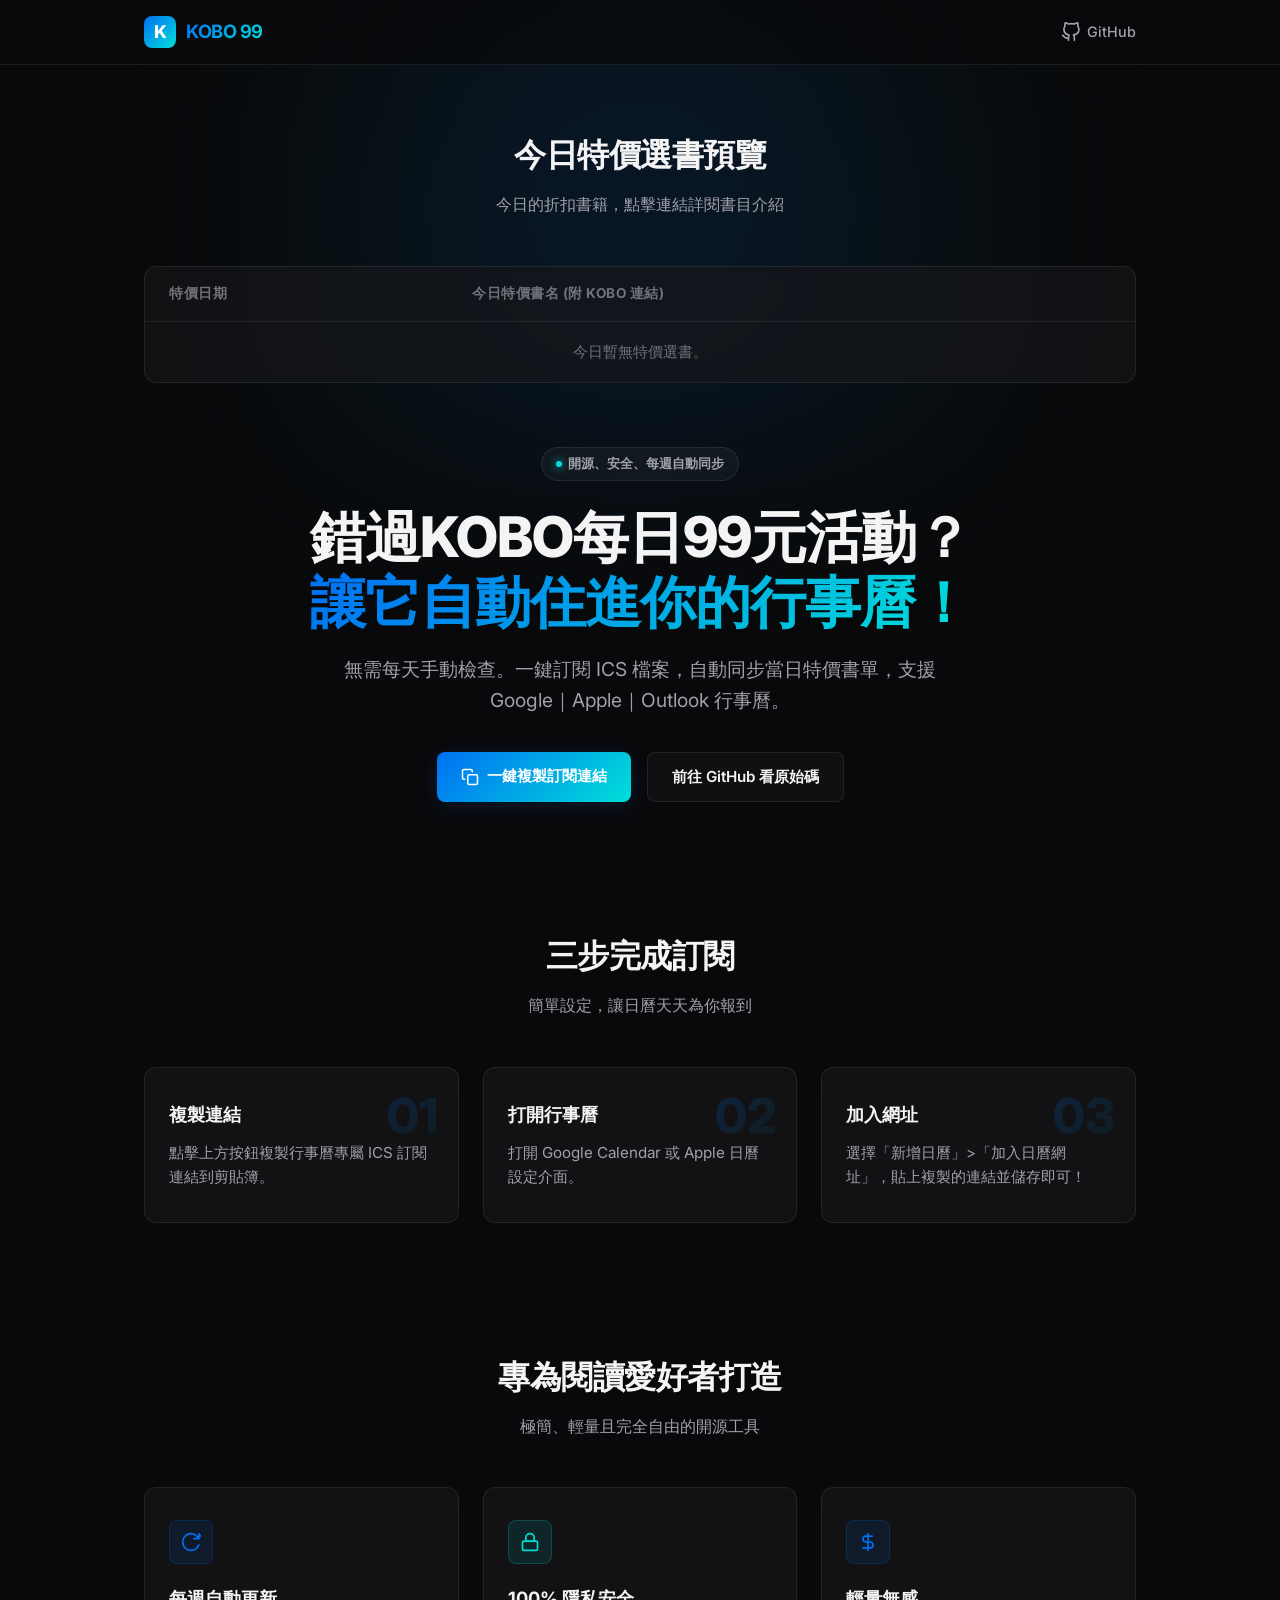
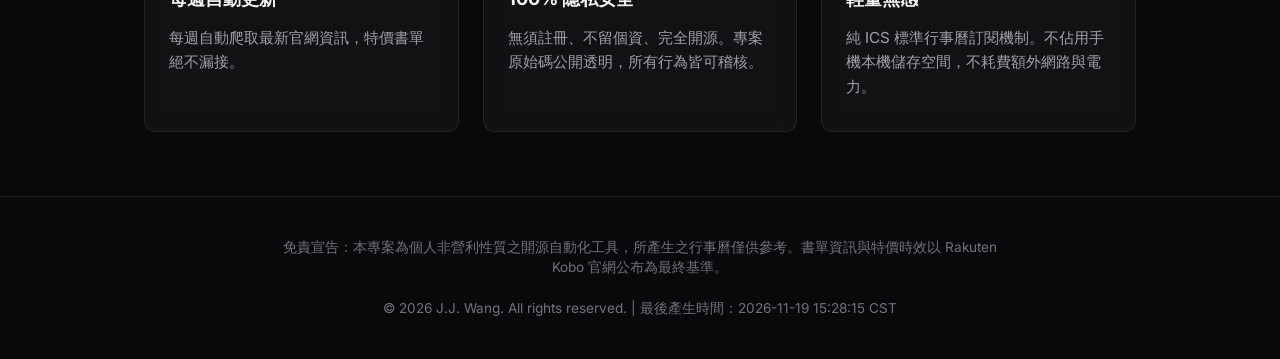
==== commit be772d13: "Update Kobo 99 calendar" ====
--- a/index.html
+++ b/index.html
@@ -46,8 +46,8 @@
           </thead>
           <tbody>
           <tr>
-            <td class="date-cell"><time datetime="2026-11-12">2026-11-12</time></td>
-            <td class="title-cell"><a href="https://www.kobo.com/tw/zh/ebook/VE6Q52XO_zO20M4wWG9bmg?sId=8f3d7309-1495-447d-b393-337ebe8cee9b&amp;ssId=5Is4GD2e20uPyjTYtmPQv&amp;cPos=77&amp;utm_source=twblog&amp;utm_medium=99list&amp;utm_campaign=coin99_20261112" target="_blank">好好拜託：哥倫比亞大學最受歡迎的社會心理課，讓人幫你是優勢，連幫你的人都快樂才是本事！</a></td>
+            <td class="date-cell"><time datetime="2026-11-19">2026-11-19</time></td>
+            <td class="title-cell"><a href="https://www.kobo.com/tw/zh/ebook/F-GGm9yiTDKhhMQqIzLP-w?sId=db34a04b-a1ad-4267-885b-cc553dfaccb1&amp;ssId=ZnZD0f2IvXhbyWY5fHa-a&amp;cPos=7&amp;utm_source=twblog&amp;utm_medium=99list&amp;utm_campaign=coin99_20261118" target="_blank">《一位外科醫師的修煉》（改版）</a></td>
           </tr>
           </tbody>
         </table>
@@ -151,7 +151,7 @@
       <p class="footer-disclaimer">
         免責宣告：本專案為個人非營利性質之開源自動化工具，所產生之行事曆僅供參考。書單資訊與特價時效以 Rakuten Kobo 官網公布為最終基準。
       </p>
-      <p>© 2026 J.J. Wang. All rights reserved. | 最後產生時間：2026-11-12 15:12:53 CST</p>
+      <p>© 2026 J.J. Wang. All rights reserved. | 最後產生時間：2026-11-19 15:28:15 CST</p>
     </div>
   </footer>
 
